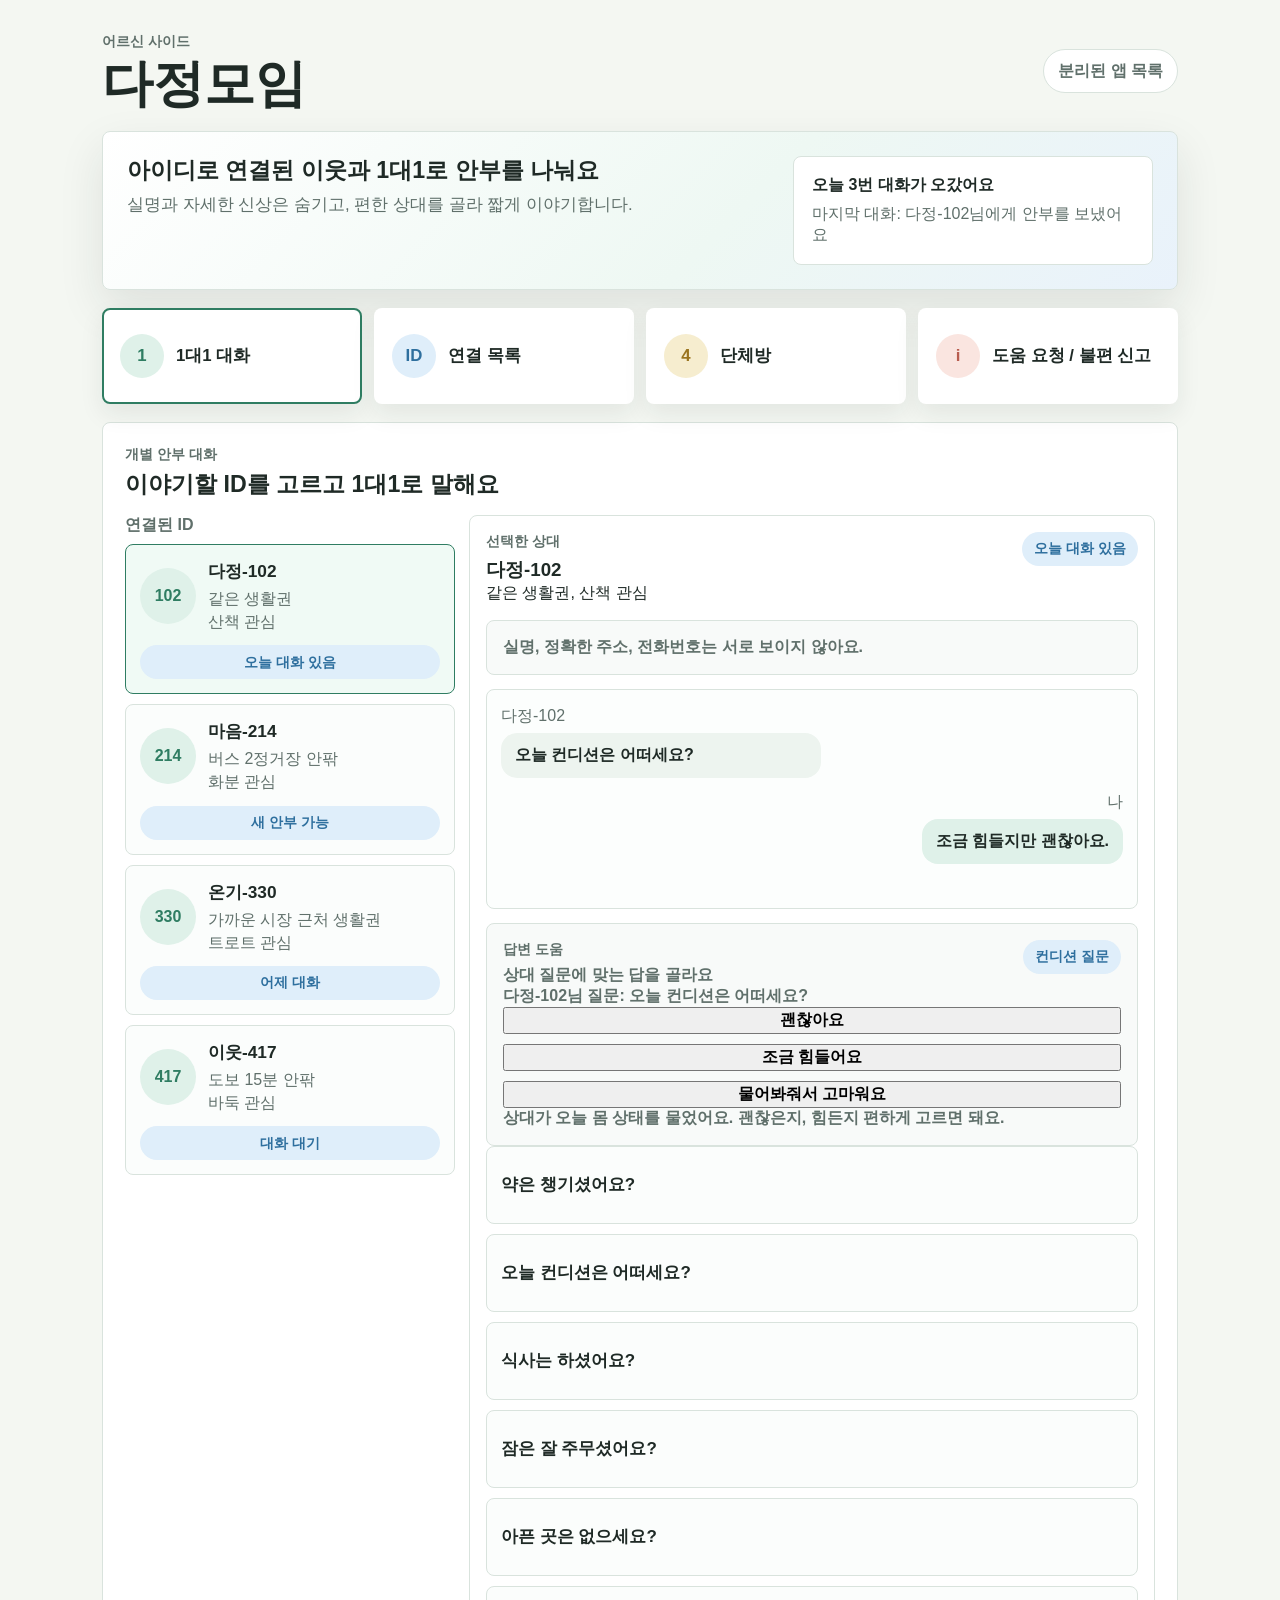
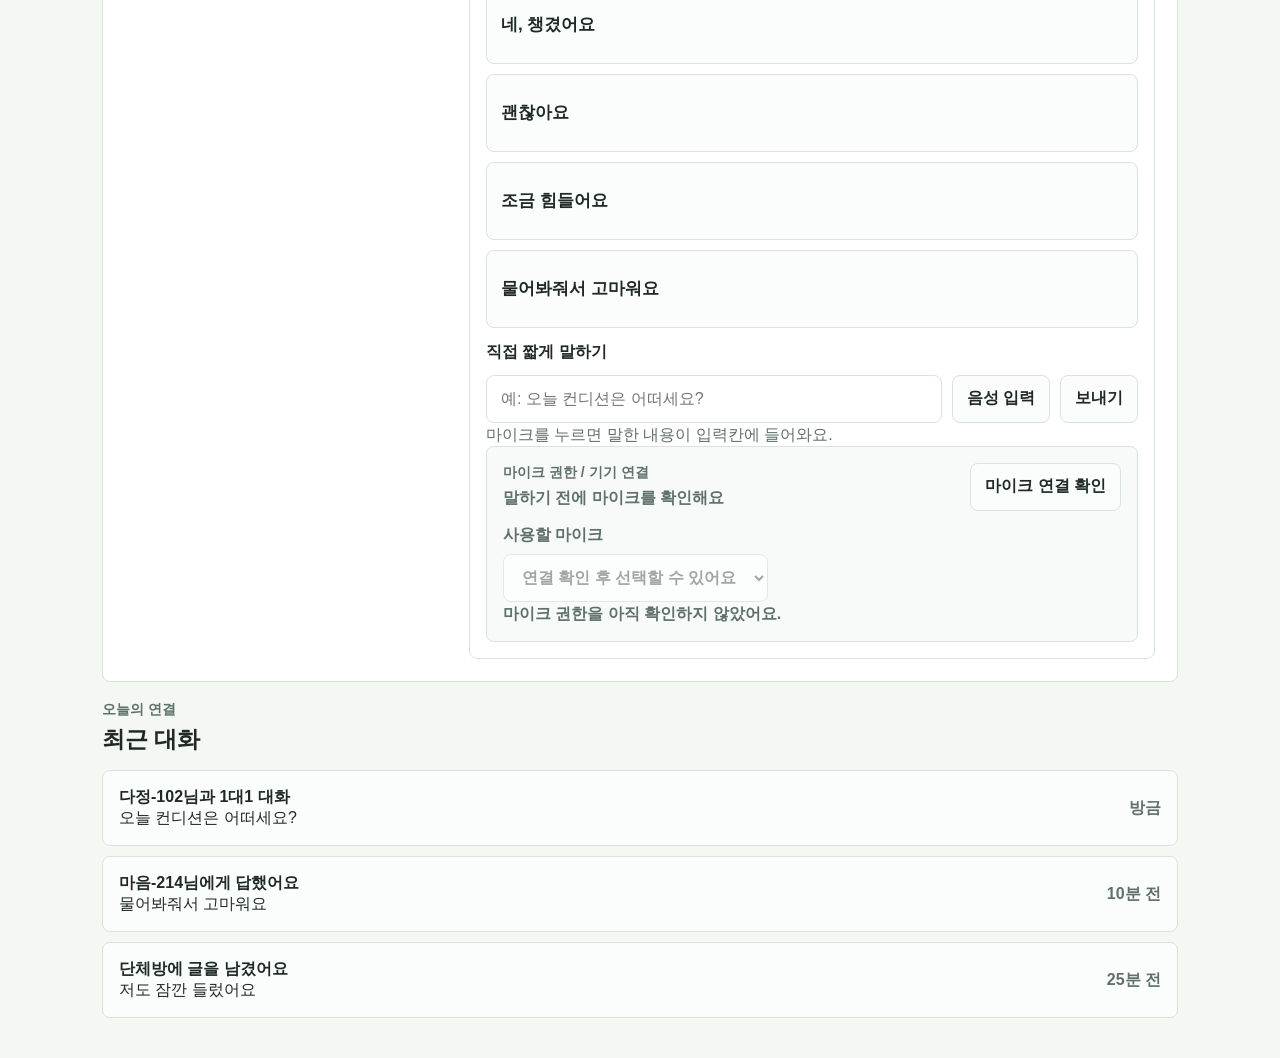
==== team-work/member-6/src/peer-checkin-platform/elder-side/index.html @ 741205dc "Split member-6 peer checkin app and add Vercel deploy" ====
<!doctype html>
<html lang="ko">
  <head>
    <meta charset="utf-8" />
    <meta name="viewport" content="width=device-width, initial-scale=1" />
    <title>다정모임 - 어르신 사이드</title>
    <link rel="stylesheet" href="./styles.css" />
  </head>
  <body>
    <div class="app-shell">
      <header class="topbar">
        <div>
          <p class="eyebrow">어르신 사이드</p>
          <h1>다정모임</h1>
        </div>
        <a class="back-link" href="../index.html">분리된 앱 목록</a>
      </header>

      <main>
        <section class="home-band" aria-labelledby="today-title">
          <div>
            <h2 id="today-title">아이디로 연결된 이웃과 1대1로 안부를 나눠요</h2>
            <p>실명과 자세한 신상은 숨기고, 편한 상대를 골라 짧게 이야기합니다.</p>
          </div>
          <div class="today-summary" aria-live="polite">
            <strong id="summary-count">오늘 3번 대화가 오갔어요</strong>
            <span id="summary-last">마지막 대화: 다정-102님에게 안부를 보냈어요</span>
          </div>
        </section>

        <nav class="action-grid" aria-label="첫 화면 주요 행동">
          <button class="action-button action-direct is-active" type="button" data-view="direct">
            <span class="action-icon" aria-hidden="true">1</span>
            <span>1대1 대화</span>
          </button>
          <button class="action-button action-network" type="button" data-view="network">
            <span class="action-icon" aria-hidden="true">ID</span>
            <span>연결 목록</span>
          </button>
          <button class="action-button action-group" type="button" data-view="group">
            <span class="action-icon" aria-hidden="true">4</span>
            <span>단체방</span>
          </button>
          <button class="action-button action-help" type="button" data-view="help">
            <span class="action-icon" aria-hidden="true">i</span>
            <span>도움 요청 / 불편 신고</span>
          </button>
        </nav>

        <section class="workspace" aria-live="polite">
          <div class="panel view-panel is-visible" id="view-direct">
            <div class="panel-heading">
              <p class="eyebrow">개별 안부 대화</p>
              <h2>이야기할 ID를 고르고 1대1로 말해요</h2>
            </div>
            <div class="private-layout">
              <div>
                <div class="section-label">연결된 ID</div>
                <div class="contact-list" id="contact-list"></div>
              </div>

              <div class="private-chat" aria-labelledby="private-chat-title">
                <div class="private-chat-header">
                  <div>
                    <p class="eyebrow">선택한 상대</p>
                    <h3 id="private-chat-title">다정-102</h3>
                    <p id="private-chat-meta">같은 생활권, 산책 관심</p>
                  </div>
                  <span class="id-badge" id="private-chat-status">오늘 대화 있음</span>
                </div>
                <div class="privacy-note" id="private-privacy-note">
                  실명, 정확한 주소, 전화번호는 서로 보이지 않아요.
                </div>
                <div class="chat-window" id="private-chat-window" role="log" aria-live="polite"></div>
                <div class="ai-reply-panel" aria-labelledby="ai-reply-title">
                  <div class="ai-reply-header">
                    <div>
                      <p class="eyebrow">답변 도움</p>
                      <h4 id="ai-reply-title">상대 질문에 맞는 답을 골라요</h4>
                    </div>
                    <span class="id-badge" id="ai-reply-type">답변 고르기</span>
                  </div>
                  <p class="ai-question" id="ai-detected-question">상대가 물어본 질문을 확인하고 있어요.</p>
                  <div class="ai-reply-list" id="ai-reply-list" aria-label="답변 후보"></div>
                  <p class="ai-reply-note" id="ai-reply-note">고른 답은 입력칸에 먼저 들어가요. 확인하고 보내기를 눌러주세요.</p>
                </div>
                <div class="chat-quick-actions" id="private-quick-actions" aria-label="1대1 대화 빠른 말"></div>
                <label class="chat-input-label" for="private-chat-input">직접 짧게 말하기</label>
                <div class="chat-compose">
                  <input id="private-chat-input" type="text" maxlength="40" placeholder="예: 오늘 컨디션은 어떠세요?" />
                  <button class="voice-button" id="voice-button" type="button" aria-pressed="false">음성 입력</button>
                  <button class="chat-send" id="private-chat-send" type="button">보내기</button>
                </div>
                <p class="voice-status" id="voice-status" role="status">마이크를 누르면 말한 내용이 입력칸에 들어와요.</p>
                <div class="mic-settings" aria-labelledby="mic-settings-title">
                  <div class="mic-settings-header">
                    <div>
                      <p class="eyebrow">마이크 권한 / 기기 연결</p>
                      <h4 id="mic-settings-title">말하기 전에 마이크를 확인해요</h4>
                    </div>
                    <button class="mic-check" id="mic-check" type="button">마이크 연결 확인</button>
                  </div>
                  <label class="mic-select-label" for="mic-select">사용할 마이크</label>
                  <select id="mic-select" disabled>
                    <option value="">연결 확인 후 선택할 수 있어요</option>
                  </select>
                  <p class="mic-device-status" id="mic-device-status" role="status">마이크 권한을 아직 확인하지 않았어요.</p>
                </div>
              </div>
            </div>
          </div>

          <div class="panel view-panel" id="view-network">
            <div class="panel-heading">
              <p class="eyebrow">우리 연결 목록</p>
              <h2>신상 대신 아이디와 넓은 생활권만 보여요</h2>
            </div>
            <div class="network-list" id="network-list"></div>
            <div class="safety-line">이름, 정확한 주소, 전화번호, 자세한 건강 정보는 공개하지 않아요.</div>
          </div>

          <div class="panel view-panel" id="view-group">
            <div class="panel-heading">
              <p class="eyebrow">단체 대화방</p>
              <h2>모임 전체에는 아이디만 보이는 대화방</h2>
            </div>
            <div class="group-chat" aria-labelledby="group-chat-title">
              <div class="panel-heading chat-heading">
                <div>
                  <p class="eyebrow">4명 모임</p>
                  <h3 id="group-chat-title">우리 모임 단체방</h3>
                </div>
                <span class="id-badge">ID만 표시</span>
              </div>
              <div class="chat-window" id="group-chat-window" role="log" aria-live="polite"></div>
              <div class="chat-quick-actions" id="group-quick-actions" aria-label="단체 대화 빠른 말"></div>
              <label class="chat-input-label" for="group-chat-input">단체방에 짧게 말하기</label>
              <div class="group-compose">
                <input id="group-chat-input" type="text" maxlength="40" placeholder="예: 모두 좋은 하루 보내세요" />
                <button class="chat-send" id="group-chat-send" type="button">보내기</button>
              </div>
            </div>
            <div class="safety-line">단체방에서도 실명과 자세한 신상은 공개하지 않아요.</div>
          </div>

          <div class="panel view-panel" id="view-help">
            <div class="panel-heading">
              <p class="eyebrow">도움 요청 / 불편 신고</p>
              <h2>불편하면 바로 멈출 수 있어요</h2>
            </div>
            <div class="choice-list" id="help-list"></div>
            <div class="result-box" id="help-result">필요한 항목을 하나 골라주세요.</div>
          </div>
        </section>

        <section class="activity-band" aria-labelledby="activity-title">
          <div class="panel-heading">
            <p class="eyebrow">오늘의 연결</p>
            <h2 id="activity-title">최근 대화</h2>
          </div>
          <ul class="activity-list" id="activity-list"></ul>
        </section>
      </main>
    </div>

    <script type="module" src="./app.js"></script>
  </body>
</html>
---- team-work/member-6/src/peer-checkin-platform/elder-side/styles.css ----
:root {
  color-scheme: light;
  --bg: #f4f7f2;
  --surface: #ffffff;
  --text: #1f2a26;
  --muted: #60706b;
  --line: #d9e3dd;
  --green: #2f7d62;
  --mint: #dff1e9;
  --blue: #2e6f9e;
  --blue-soft: #dfeefa;
  --coral: #b85d4f;
  --coral-soft: #fae5e0;
  --yellow: #9a741f;
  --yellow-soft: #f6edcf;
  --shadow: 0 18px 45px rgba(31, 42, 38, 0.1);
}

* {
  box-sizing: border-box;
}

body {
  margin: 0;
  min-height: 100vh;
  background: var(--bg);
  color: var(--text);
  font-family: Arial, "Apple SD Gothic Neo", "Malgun Gothic", sans-serif;
}

button,
input,
select {
  font: inherit;
}

.app-shell {
  width: min(1120px, 100%);
  margin: 0 auto;
  padding: 22px;
}

.topbar {
  display: flex;
  align-items: center;
  justify-content: space-between;
  gap: 16px;
  padding: 10px 0 20px;
}

.eyebrow {
  margin: 0 0 6px;
  color: var(--muted);
  font-size: 0.88rem;
  font-weight: 700;
}

h1,
h2,
h3,
h4,
p {
  margin-top: 0;
}

h1 {
  margin-bottom: 0;
  font-size: clamp(2rem, 5vw, 3.2rem);
  line-height: 1.05;
  letter-spacing: 0;
}

h2 {
  margin-bottom: 8px;
  font-size: 1.45rem;
  line-height: 1.25;
  letter-spacing: 0;
}

h3,
h4 {
  margin-bottom: 0;
}

.back-link {
  display: inline-flex;
  min-height: 44px;
  align-items: center;
  padding: 0 14px;
  border: 1px solid var(--line);
  border-radius: 999px;
  color: var(--muted);
  background: var(--surface);
  font-weight: 700;
  text-decoration: none;
  white-space: nowrap;
}

.home-band,
.activity-band,
.workspace {
  margin-bottom: 18px;
}

.home-band {
  display: grid;
  grid-template-columns: minmax(0, 1fr) minmax(260px, 360px);
  align-items: stretch;
  gap: 18px;
  padding: 24px;
  border: 1px solid var(--line);
  border-radius: 8px;
  background: linear-gradient(135deg, #ffffff 0%, #eef8f3 58%, #e9f2fb 100%);
  box-shadow: var(--shadow);
}

.home-band p {
  margin-bottom: 0;
  color: var(--muted);
  font-size: 1.05rem;
}

.today-summary {
  display: grid;
  gap: 8px;
  align-content: center;
  min-height: 104px;
  padding: 18px;
  border: 1px solid rgba(47, 125, 98, 0.22);
  border-radius: 8px;
  background: rgba(255, 255, 255, 0.76);
}

.today-summary span {
  color: var(--muted);
}

.action-grid {
  display: grid;
  grid-template-columns: repeat(4, minmax(0, 1fr));
  gap: 12px;
  margin-bottom: 18px;
}

.action-button {
  display: grid;
  grid-template-columns: 44px minmax(0, 1fr);
  align-items: center;
  min-height: 96px;
  gap: 12px;
  padding: 16px;
  border: 2px solid transparent;
  border-radius: 8px;
  background: var(--surface);
  color: var(--text);
  box-shadow: 0 10px 24px rgba(31, 42, 38, 0.08);
  cursor: pointer;
  text-align: left;
  font-size: 1.05rem;
  font-weight: 800;
}

.action-button:focus-visible,
.choice-button:focus-visible,
.contact-card:focus-visible,
.network-action:focus-visible,
.ai-reply-button:focus-visible,
.chat-send:focus-visible,
.voice-button:focus-visible,
.mic-check:focus-visible,
.back-link:focus-visible {
  outline: 4px solid rgba(46, 111, 158, 0.25);
  outline-offset: 3px;
}

.action-button.is-active {
  border-color: var(--green);
}

.action-icon {
  display: inline-grid;
  place-items: center;
  width: 44px;
  height: 44px;
  border-radius: 50%;
  font-weight: 900;
}

.action-direct .action-icon {
  background: var(--mint);
  color: var(--green);
}

.action-network .action-icon {
  background: var(--blue-soft);
  color: var(--blue);
}

.action-group .action-icon {
  background: var(--yellow-soft);
  color: var(--yellow);
}

.action-help .action-icon {
  background: var(--coral-soft);
  color: var(--coral);
}

.workspace {
  min-height: 390px;
}

.panel,
.private-chat,
.group-chat,
.today-summary {
  border: 1px solid var(--line);
  border-radius: 8px;
  background: var(--surface);
}

.view-panel {
  display: none;
  padding: 22px;
}

.view-panel.is-visible {
  display: block;
}

.panel-heading {
  margin-bottom: 16px;
}

.choice-list {
  display: grid;
  grid-template-columns: repeat(2, minmax(0, 1fr));
  gap: 12px;
}

.choice-button,
.network-action,
.chat-send,
.voice-button,
.mic-check {
  min-height: 48px;
  padding: 12px 14px;
  border: 1px solid var(--line);
  border-radius: 8px;
  background: #fbfdfc;
  color: var(--text);
  cursor: pointer;
  font-weight: 800;
}

.choice-button {
  min-height: 78px;
  text-align: left;
  font-size: 1.06rem;
}

.choice-button:hover,
.network-action:hover,
.chat-send:hover,
.voice-button:hover,
.mic-check:hover {
  border-color: var(--green);
  background: #f0faf5;
}

.result-box,
.privacy-note,
.mic-settings,
.ai-reply-panel,
.safety-line {
  padding: 16px;
  border: 1px solid var(--line);
  border-radius: 8px;
  background: #f8faf9;
  color: var(--muted);
  font-weight: 700;
}

.result-box {
  margin-top: 16px;
  min-height: 64px;
}

.section-label {
  margin-bottom: 8px;
  color: var(--muted);
  font-weight: 900;
}

.private-layout {
  display: grid;
  grid-template-columns: minmax(240px, 330px) minmax(0, 1fr);
  gap: 14px;
  align-items: start;
}

.contact-list,
.network-list,
.ai-reply-list,
.chat-quick-actions,
.activity-list {
  display: grid;
  gap: 10px;
}

.contact-card {
  display: grid;
  grid-template-columns: 56px minmax(0, 1fr);
  gap: 12px;
  align-items: center;
  min-height: 112px;
  width: 100%;
  padding: 14px;
  border: 1px solid var(--line);
  border-radius: 8px;
  background: #fbfdfc;
  color: var(--text);
  cursor: pointer;
  text-align: left;
}

.contact-card.is-active {
  border-color: var(--green);
  background: #f0faf5;
}

.contact-card .id-badge {
  grid-column: 1 / -1;
}

.contact-id {
  display: block;
  margin-bottom: 4px;
  font-size: 1.08rem;
  font-weight: 900;
}

.contact-meta,
.network-card p,
.voice-status,
.mic-device-status,
.chat-author {
  color: var(--muted);
  line-height: 1.45;
}

.avatar {
  width: 56px;
  height: 56px;
  border-radius: 50%;
  display: grid;
  place-items: center;
  background: var(--mint);
  color: var(--green);
  font-weight: 900;
}

.id-badge {
  display: inline-flex;
  align-items: center;
  justify-content: center;
  min-height: 34px;
  padding: 0 12px;
  border-radius: 999px;
  background: var(--blue-soft);
  color: var(--blue);
  font-size: 0.88rem;
  font-weight: 800;
}

.private-chat,
.group-chat {
  padding: 16px;
}

.private-chat-header,
.ai-reply-header,
.mic-settings-header,
.chat-heading {
  display: flex;
  align-items: flex-start;
  justify-content: space-between;
  gap: 12px;
}

.chat-window {
  min-height: 220px;
  max-height: 320px;
  margin: 14px 0;
  padding: 14px;
  overflow: auto;
  border: 1px solid var(--line);
  border-radius: 8px;
  background: #fcfefd;
}

.chat-message {
  display: grid;
  gap: 6px;
  margin-bottom: 12px;
}

.chat-message.mine {
  justify-items: end;
}

.chat-text {
  max-width: min(100%, 320px);
  margin-bottom: 0;
  padding: 12px 14px;
  border-radius: 16px;
  background: #edf4ef;
  font-weight: 700;
}

.chat-message.mine .chat-text {
  background: var(--mint);
}

.chat-compose,
.group-compose {
  display: grid;
  grid-template-columns: minmax(0, 1fr) auto auto;
  gap: 10px;
  margin-top: 12px;
}

.group-compose {
  grid-template-columns: minmax(0, 1fr) auto;
}

input,
select {
  min-height: 48px;
  padding: 0 14px;
  border: 1px solid var(--line);
  border-radius: 8px;
  background: #fff;
}

.chat-input-label,
.mic-select-label {
  display: block;
  margin-top: 14px;
  margin-bottom: 8px;
  font-weight: 800;
}

.ai-question,
.ai-reply-note,
.voice-status,
.mic-device-status {
  margin-bottom: 0;
}

.voice-button.is-listening {
  border-color: var(--coral);
  background: var(--coral-soft);
  color: var(--coral);
}

.network-card,
.activity-item {
  display: grid;
  gap: 12px;
  padding: 16px;
  border: 1px solid var(--line);
  border-radius: 8px;
  background: #fbfdfc;
}

.network-card {
  grid-template-columns: 56px minmax(0, 1fr) auto;
  align-items: center;
}

.activity-list {
  padding-left: 0;
  list-style: none;
}

.activity-item {
  grid-template-columns: minmax(0, 1fr) auto;
  align-items: center;
}

.activity-item strong,
.activity-item span {
  display: block;
}

.activity-time {
  color: var(--muted);
  font-weight: 700;
  white-space: nowrap;
}

@media (max-width: 920px) {
  .action-grid,
  .choice-list,
  .home-band,
  .private-layout,
  .network-card,
  .activity-item {
    grid-template-columns: 1fr;
  }

  .chat-compose,
  .group-compose {
    grid-template-columns: 1fr;
  }
}
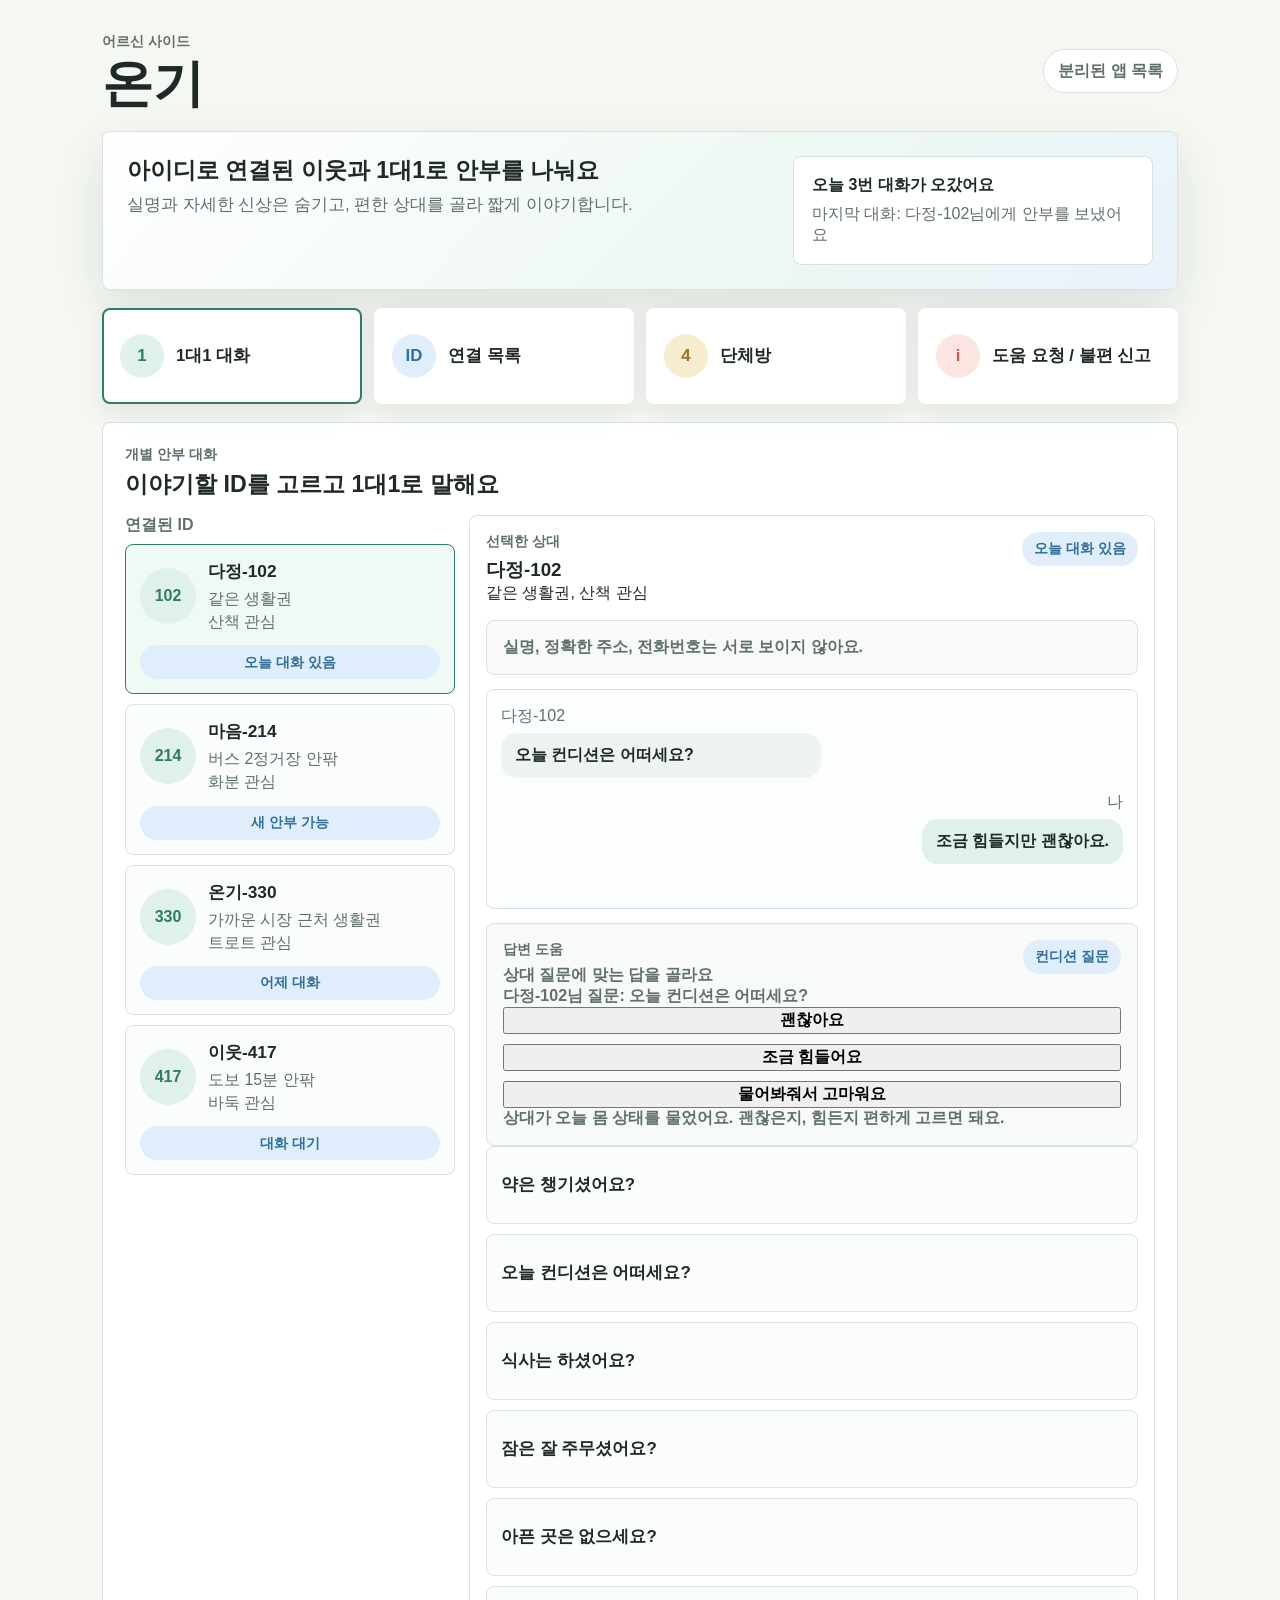
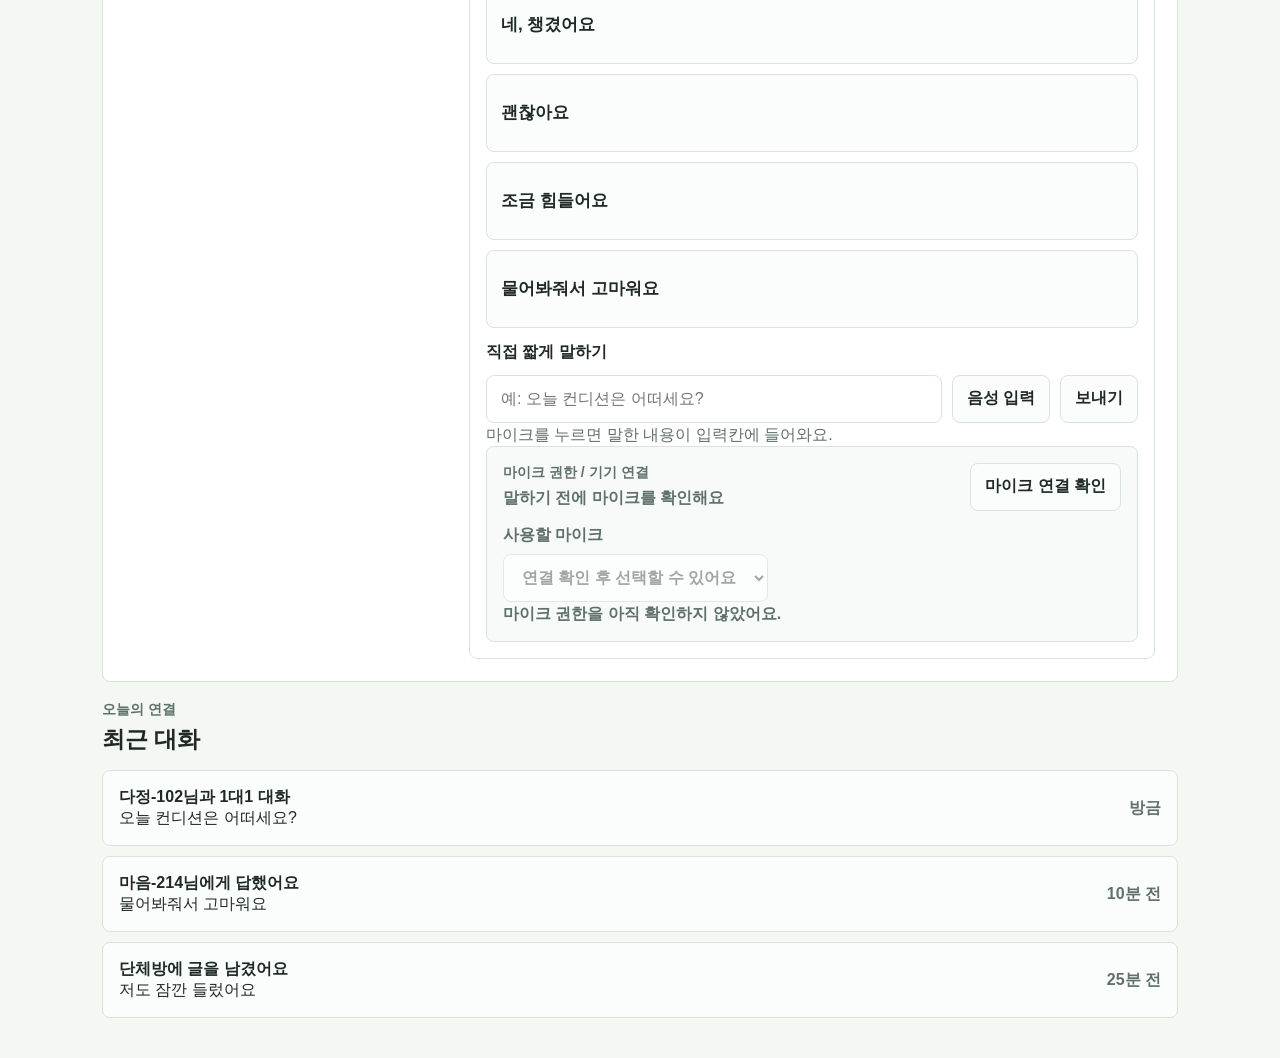
==== commit 5d8c1611: "Refine OnGi design for worker side" ====
--- a/team-work/member-6/src/peer-checkin-platform/elder-side/index.html
+++ b/team-work/member-6/src/peer-checkin-platform/elder-side/index.html
@@ -3,7 +3,7 @@
   <head>
     <meta charset="utf-8" />
     <meta name="viewport" content="width=device-width, initial-scale=1" />
-    <title>다정모임 - 어르신 사이드</title>
+    <title>온기 - 어르신 사이드</title>
     <link rel="stylesheet" href="./styles.css" />
   </head>
   <body>
@@ -11,7 +11,7 @@
       <header class="topbar">
         <div>
           <p class="eyebrow">어르신 사이드</p>
-          <h1>다정모임</h1>
+          <h1>온기</h1>
         </div>
         <a class="back-link" href="../index.html">분리된 앱 목록</a>
       </header>
